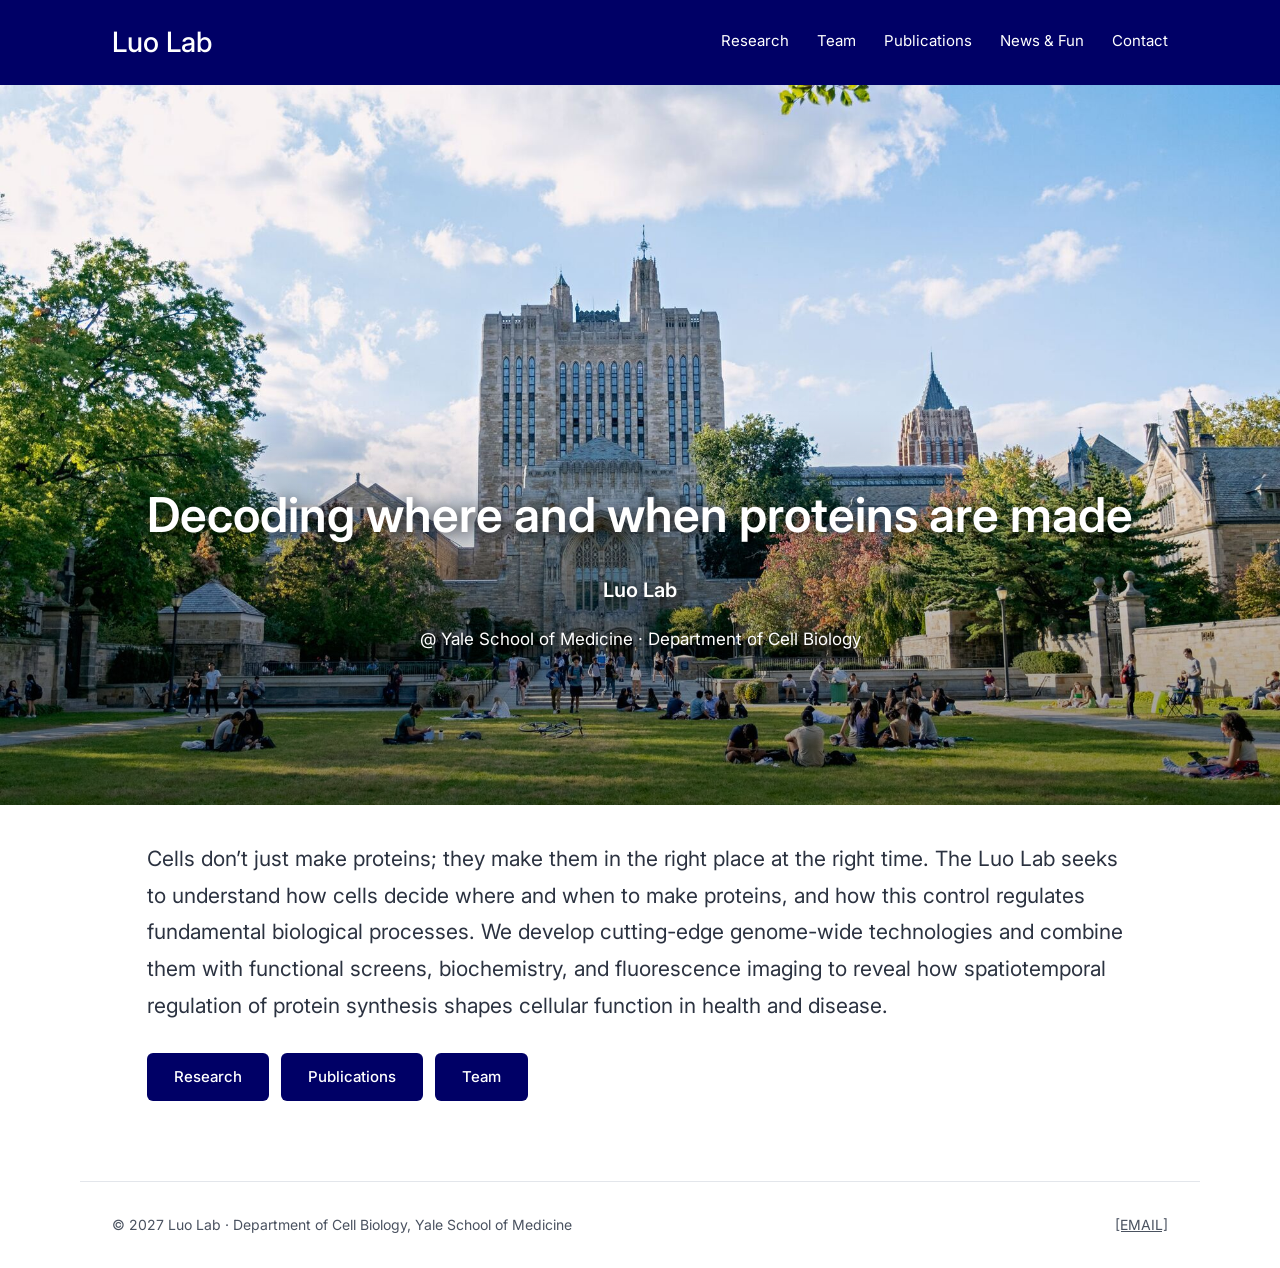
==== index.html @ c13b87a6 "Ease the figure drop to 0.875in Co-Authored-By: Claude Opus 5 <noreply@anthropic.com>" ====
<!doctype html>
<html lang="en">
<head>
<meta charset="utf-8">
<meta name="viewport" content="width=device-width, initial-scale=1">
<title>Luo Lab — Yale School of Medicine</title>
<meta name="description" content="The Luo lab at Yale studies how cells decide where and when to make proteins, and how this spatiotemporal control of protein synthesis regulates fundamental biological processes.">
<link rel="preconnect" href="https://fonts.googleapis.com">
<link rel="preconnect" href="https://fonts.gstatic.com" crossorigin>
<link rel="stylesheet" href="https://fonts.googleapis.com/css2?family=Inter:wght@400;500;600&display=swap">
<link rel="stylesheet" href="assets/css/style.css?v=10">
<link rel="icon" href="assets/img/favicon.svg" type="image/svg+xml">
<meta property="og:title" content="Luo Lab — Yale School of Medicine">
<meta property="og:description" content="Decoding where and when proteins are made.">
<meta property="og:type" content="website">
</head>
<body>
<a class="skip-link" href="#main">Skip to content</a>

<header class="site-header">
  <div class="wrap site-header__inner">
    <a class="brand" href="index.html">Luo Lab</a>
    <nav class="nav" aria-label="Main">
      <a href="research.html">Research</a>
      <a href="team.html">Team</a>
      <a href="publications.html">Publications</a>
      <a href="news.html">News &amp; Fun</a>
      <a href="contact.html">Contact</a>
    </nav>
  </div>
</header>

<main id="main">

  <section class="hero-photo">
    <h1 class="hero-photo__title">Decoding where and when proteins are made</h1>
    <p class="hero-photo__lab">Luo Lab</p>
    <p class="hero-photo__affil">@ Yale School of Medicine &middot; Department of Cell Biology</p>
  </section>

  <section class="wrap wrap--narrow section section--intro stack gap-28">
    <p class="prose prose--xl">Cells don&rsquo;t just make proteins; they make them in the right place at the right time. The Luo Lab seeks to understand how cells decide where and when to make proteins, and how this control regulates fundamental biological processes. We develop cutting-edge genome-wide technologies and combine them with functional screens, biochemistry, and fluorescence imaging to reveal how spatiotemporal regulation of protein synthesis shapes cellular function in health and disease.</p>
    <div class="btn-row">
      <a class="btn btn--primary" href="research.html">Research</a>
      <a class="btn btn--primary" href="publications.html">Publications</a>
      <a class="btn btn--primary" href="team.html">Team</a>
    </div>
  </section>

</main>

<footer class="wrap site-footer">
  <div>&copy; 2027 Luo Lab &middot; Department of Cell Biology, Yale School of Medicine</div>
  <div><a href="mailto:[EMAIL]">[EMAIL]</a></div>
</footer>

</body>
</html>
---- assets/css/style.css ----
/* ==========================================================================
   Luo Lab — site stylesheet
   Design tokens come from the Claude Design canvas ("Luo Lab Website").
   Change --accent below to retheme the whole site (header bar, links,
   buttons, rules and accents all follow it).
   ========================================================================== */

:root {
  --accent:        #000066;   /* deep navy; alternates: #1B5E4B green, #7A1F2B wine, #2F3B52 slate */
  --accent-dark:   #000044;
  --accent-soft:   #D8DCEC;

  --ink:           #14181F;
  --ink-2:         #2B3240;
  --ink-3:         #3A3F47;
  --muted:         #4A5260;

  --bg:            #FFFFFF;
  --surface:       #F5F6F8;
  --line:          #E3E6EB;

  --ph-bg:         #EEF1F5;
  --ph-line:       #9AA3B2;

  --hero-fallback: #16365F;   /* shows while the hero photo loads */

  --font-sans:     'Inter', system-ui, -apple-system, 'Segoe UI', sans-serif;

  --maxw:          1120px;
  --maxw-narrow:   1050px;
  --gutter:        32px;
  --radius:        8px;
}

*, *::before, *::after { box-sizing: border-box; }

html { -webkit-text-size-adjust: 100%; scroll-behavior: smooth; }

body {
  margin: 0;
  background: var(--bg);
  color: var(--ink);
  font-family: var(--font-sans);
  font-size: 16px;
  line-height: 1.6;
  -webkit-font-smoothing: antialiased;
}

a { color: var(--accent); }
a:hover { color: var(--accent-dark); }

img { max-width: 100%; height: auto; display: block; }

h1, h2, h3 { font-family: var(--font-sans); font-weight: 600; margin: 0; line-height: 1.15; }

:focus-visible { outline: 3px solid var(--accent); outline-offset: 2px; border-radius: 3px; }

/* --- layout helpers ------------------------------------------------------ */

.wrap { max-width: var(--maxw); margin: 0 auto; padding-left: var(--gutter); padding-right: var(--gutter); }
.wrap--narrow { max-width: var(--maxw-narrow); }

.stack   { display: flex; flex-direction: column; }
.gap-12  { gap: 12px; } .gap-20 { gap: 20px; } .gap-24 { gap: 24px; }
.gap-28  { gap: 28px; } .gap-32 { gap: 32px; } .gap-40 { gap: 40px; }
.gap-48  { gap: 48px; } .gap-56 { gap: 56px; } .gap-72 { gap: 72px; }

.measure { max-width: 820px; }

.skip-link {
  position: absolute; left: -9999px; top: 0;
  background: #fff; color: var(--accent); padding: 12px 20px; z-index: 100;
  text-decoration: none; font-weight: 600;
}
.skip-link:focus { left: 0; color: var(--accent); }

/* --- header / nav --------------------------------------------------------
   A solid accent bar with white type. Keep the contrast: anything placed in
   here must stay white or near-white.
   ------------------------------------------------------------------------- */

.site-header { background: var(--accent); }

.site-header__inner {
  display: flex; flex-wrap: wrap; align-items: center; justify-content: space-between;
  gap: 16px; padding-top: 20px; padding-bottom: 20px;
}

.brand {
  font-size: 28px; font-weight: 500;
  color: #fff; text-decoration: none; white-space: nowrap;
}
.brand:hover { color: #fff; }

.nav { display: flex; flex-wrap: wrap; align-items: center; gap: 8px 28px; font-size: 15px; }
.nav a { color: #fff; text-decoration: none; padding: 4px 0; border-bottom: 2px solid transparent; }
.nav a:hover { color: #fff; border-bottom-color: rgba(255,255,255,.5); }
.nav a[aria-current="page"] { font-weight: 600; border-bottom-color: #fff; }

.site-header :focus-visible { outline-color: #fff; }

/* --- buttons ------------------------------------------------------------- */

.btn {
  display: inline-block; text-decoration: none; font-weight: 500; font-size: 15px;
  padding: 14px 26px; border-radius: 6px; border: 1.5px solid transparent;
  line-height: 1.2; min-height: 44px;
}
.btn--primary { background: var(--accent); color: #fff; }
.btn--primary:hover { background: var(--accent-dark); color: #fff; }
.btn--ghost { border-color: var(--accent); color: var(--accent); }
.btn--ghost:hover { background: var(--accent); color: #fff; }

.btn-row { display: flex; flex-wrap: wrap; gap: 12px; }

/* --- home hero (full-bleed photo) ---------------------------------------- */

.hero-photo {
  position: relative;
  min-height: 720px;
  background-color: var(--hero-fallback);
  background-image: url(../img/hero.jpg);
  background-size: cover;
  background-position: center 70%;
  display: flex; flex-direction: column; justify-content: flex-end; align-items: center;
  padding: 0 var(--gutter) 152px;
  text-align: center;
}
/* A soft scrim under the text: the photo's sky is bright and the text-shadow
   alone is not enough on every screen. */
.hero-photo::after {
  content: ""; position: absolute; inset: 0; pointer-events: none;
  background: linear-gradient(to bottom, rgba(0,0,0,0) 45%, rgba(0,0,0,.45) 100%);
}
.hero-photo > * { position: relative; z-index: 1; }

.hero-photo__title {
  margin: 0; max-width: 100%;
  font-weight: 600; font-size: clamp(32px, 5vw, 48px); line-height: 1.12;
  color: #fff; text-shadow: 0 2px 14px rgba(0,0,0,.75);
}
.hero-photo__lab {
  margin: 32px 0 0; font-size: 20px; font-weight: 600;
  color: #fff; text-shadow: 0 2px 10px rgba(0,0,0,.75);
}
.hero-photo__affil {
  margin: 20px 0 0; font-size: 17px;
  color: #fff; text-shadow: 0 2px 10px rgba(0,0,0,.75);
}

/* --- type ---------------------------------------------------------------- */

.eyebrow {
  font-size: 13px; letter-spacing: 0.12em; text-transform: uppercase;
  color: var(--muted); font-weight: 500;
}
/* Scale follows the Cheeseman lab site (Bootstrap 5 defaults): a 40px page
   title over 16px body text, with a 19.2px lead paragraph in between. The
   gap between heading and body is what carries the hierarchy. */
.page-title { font-size: clamp(30px, 4.5vw, 40px); font-weight: 600; }
.h2         { font-size: clamp(26px, 3.5vw, 32px); }
.h3         { font-size: clamp(22px, 2.6vw, 24px); }

.lede      { margin: 0; font-size: 19.2px; line-height: 1.6; color: var(--ink-3); }
.prose     { margin: 0; font-size: 16px; line-height: 1.6; color: var(--ink-2); }
.prose--lg { font-size: 19.2px; line-height: 1.6; color: var(--ink-3); }   /* lead paragraph */
.prose--xl { font-size: clamp(18px, 2.1vw, 21px); line-height: 1.75; }     /* home intro only */
.small { font-size: 15px; color: var(--muted); }

.link-more { font-size: 15px; font-weight: 500; color: var(--accent); text-decoration: none; white-space: nowrap; }
.link-more:hover { text-decoration: underline; }

/* --- sections ------------------------------------------------------------ */

.section     { padding-top: 64px; padding-bottom: 64px; }
.section--intro { padding-top: 36px; padding-bottom: 80px; }
.band { background: var(--surface); border-top: 1px solid var(--line); border-bottom: 1px solid var(--line); }

.section-head {
  display: flex; flex-wrap: wrap; align-items: baseline; justify-content: space-between; gap: 12px;
}
.rule { padding-bottom: 12px; border-bottom: 1px solid var(--line); }

.split { display: flex; flex-wrap: wrap; align-items: center; gap: 48px; }
.split__col { flex: 1 1 420px; min-width: 0; display: flex; flex-direction: column; gap: 20px; }

/* --- placeholder blocks (swap for real figures) --------------------------
   Replace a .ph with <figure class="fig"><img ...><figcaption>…</figcaption></figure>
   ------------------------------------------------------------------------- */

.ph {
  flex: 1 1 360px; min-width: 0;
  background: var(--ph-bg); border: 1.5px dashed var(--ph-line); border-radius: var(--radius);
  display: flex; align-items: center; justify-content: center; text-align: center;
  padding: 24px; color: var(--muted); font-size: 14px; line-height: 1.5;
}
.ph--tall    { height: 380px; }
.ph--portrait{ height: 340px; flex: 0 0 280px; }
.ph--photo   { height: 220px; flex: none; }
.ph--news    { height: 240px; flex: 0 0 360px; max-width: 100%; }
.ph--map     { height: 340px; flex-basis: 420px; }

figure.fig { margin: 0; display: flex; flex-direction: column; gap: 10px; flex: 1 1 360px; min-width: 0; }
figure.fig figcaption { font-size: 14px; color: var(--muted); line-height: 1.5; }
/* Drops a figure down so its top lines up with the first line of the body text
   beside it rather than with the heading. CSS treats 1in as exactly 96px, so
   this is seven eighths of an inch on every screen. Change the number to nudge it. */
figure.fig--drop { align-self: flex-start; margin-top: 0.875in; }

/* --- numbered question rows (research) ----------------------------------- */

.qa { display: flex; flex-wrap: wrap; gap: 32px; padding-top: 28px; border-top: 1px solid var(--line); }
.qa:last-child { border-bottom: 1px solid var(--line); padding-bottom: 28px; }
.qa__label { flex: 0 0 220px; min-width: 0; display: flex; flex-direction: column; gap: 6px; }
.qa__num   { font-size: 13px; color: var(--accent); font-weight: 600; letter-spacing: 0.08em; }
.qa__title { font-size: 24px; font-weight: 600; }
.qa__body  { flex: 1 1 420px; min-width: 0; margin: 0; font-size: 16px; line-height: 1.6; color: var(--ink-2); }

.pullquote {
  background: var(--surface); border-left: 4px solid var(--accent);
  padding: 24px 28px; border-radius: 4px;
}
.pullquote p { margin: 0; font-size: 21px; line-height: 1.55; color: var(--ink); }

/* --- news ---------------------------------------------------------------- */

.news-list { display: flex; flex-direction: column; gap: 32px; }
.news-item {
  display: flex; flex-wrap: wrap; gap: 32px;
  padding-top: 32px; border-top: 1px solid var(--line);
}
.news-item__body { flex: 1 1 360px; min-width: 0; display: flex; flex-direction: column; gap: 10px; }
.news-item__date { font-size: 14px; color: var(--muted); }
.news-item__title { margin: 0; font-size: clamp(22px, 3vw, 28px); font-weight: 500; line-height: 1.3; }

/* --- publications -------------------------------------------------------- */

.pub-year { font-size: 26px; color: var(--accent); }
.pub { display: flex; flex-wrap: wrap; gap: 20px 32px; }
.pub__tag {
  flex: 0 0 88px; font-size: 13px; letter-spacing: 0.08em; text-transform: uppercase;
  color: var(--muted); font-weight: 500; padding-top: 3px;
}
.pub__body { flex: 1 1 480px; min-width: 0; display: flex; flex-direction: column; gap: 6px; }
.pub__title { font-weight: 600; font-size: 18px; line-height: 1.4; text-decoration: none; color: var(--ink); }
.pub__title:hover { color: var(--accent); text-decoration: underline; }
.pub__authors { font-size: 15px; color: var(--muted); line-height: 1.6; }
.pub__authors b { color: var(--ink); }
.pub__meta { font-size: 15px; color: var(--muted); }

/* --- team ---------------------------------------------------------------- */

.person { display: flex; flex-wrap: wrap; gap: 40px; align-items: flex-start; }
.person__body { flex: 1 1 420px; min-width: 0; display: flex; flex-direction: column; gap: 12px; }

.member-grid { display: flex; flex-wrap: wrap; gap: 24px; }
.member { flex: 1 1 220px; max-width: 260px; display: flex; flex-direction: column; gap: 12px; }
.member__name { font-weight: 600; font-size: 17px; }
.member__role { font-size: 14px; color: var(--muted); }

/* --- join ---------------------------------------------------------------- */

.join-cards { display: flex; flex-wrap: wrap; gap: 24px; }
.join-card {
  flex: 1 1 300px; min-width: 0; border: 1px solid var(--line); border-radius: var(--radius);
  padding: 32px; display: flex; flex-direction: column; gap: 14px;
}
.join-card__title { font-size: 24px; font-weight: 600; }
.note-box { background: var(--surface); border-radius: var(--radius); padding: 36px 32px; display: flex; flex-direction: column; gap: 12px; }

/* --- contact ------------------------------------------------------------- */

.contact-grid { display: flex; flex-wrap: wrap; gap: 48px; }
.contact-col { flex: 1 1 360px; min-width: 0; display: flex; flex-direction: column; gap: 28px; }
.contact-block { display: flex; flex-direction: column; gap: 6px; }
.contact-block address { font-style: normal; font-size: 17px; line-height: 1.7; }
.contact-block a { font-size: 17px; font-weight: 500; }

/* --- footer -------------------------------------------------------------- */

.site-footer {
  border-top: 1px solid var(--line);
  padding-top: 32px; padding-bottom: 32px;
  display: flex; flex-wrap: wrap; justify-content: space-between; gap: 12px;
  font-size: 14px; color: var(--muted);
}
.site-footer a { color: var(--muted); }
.site-footer a:hover { color: var(--accent); }

/* --- narrow screens ------------------------------------------------------ */

@media (max-width: 720px) {
  :root { --gutter: 20px; }
  .section { padding-top: 48px; padding-bottom: 48px; }
  .section--intro { padding-top: 32px; padding-bottom: 56px; }
  .split, .person, .contact-grid { gap: 32px; }
  .nav { gap: 6px 18px; font-size: 14px; }
  .brand { font-size: 24px; }
  .hero-photo { min-height: 460px; padding-bottom: 64px; }
  .hero-photo__lab { margin-top: 24px; }
  .hero-photo__affil { margin-top: 14px; font-size: 15px; }
  .qa__label { flex-basis: 100%; }
  .pub__tag { flex-basis: 100%; padding-top: 0; }
  .member { max-width: none; }
  .ph--tall { height: 280px; }
  .ph--news { flex-basis: 100%; height: 220px; }
}

/* Below this width .split wraps to a single column, where the drop would be a
   stray gap rather than an alignment. */
@media (max-width: 900px) {
  figure.fig--drop { margin-top: 0; }
}

@media (prefers-reduced-motion: reduce) {
  html { scroll-behavior: auto; }
}

@media print {
  .site-header, .btn, .skip-link { display: none !important; }
  .hero-photo { min-height: 0; padding: 0 0 24px; background: none; color: #000; }
  .hero-photo::after { display: none; }
  .hero-photo__title, .hero-photo__lab, .hero-photo__affil { color: #000; text-shadow: none; }
  body { color: #000; }
  a[href^="http"]::after { content: " (" attr(href) ")"; font-size: 11px; }
}
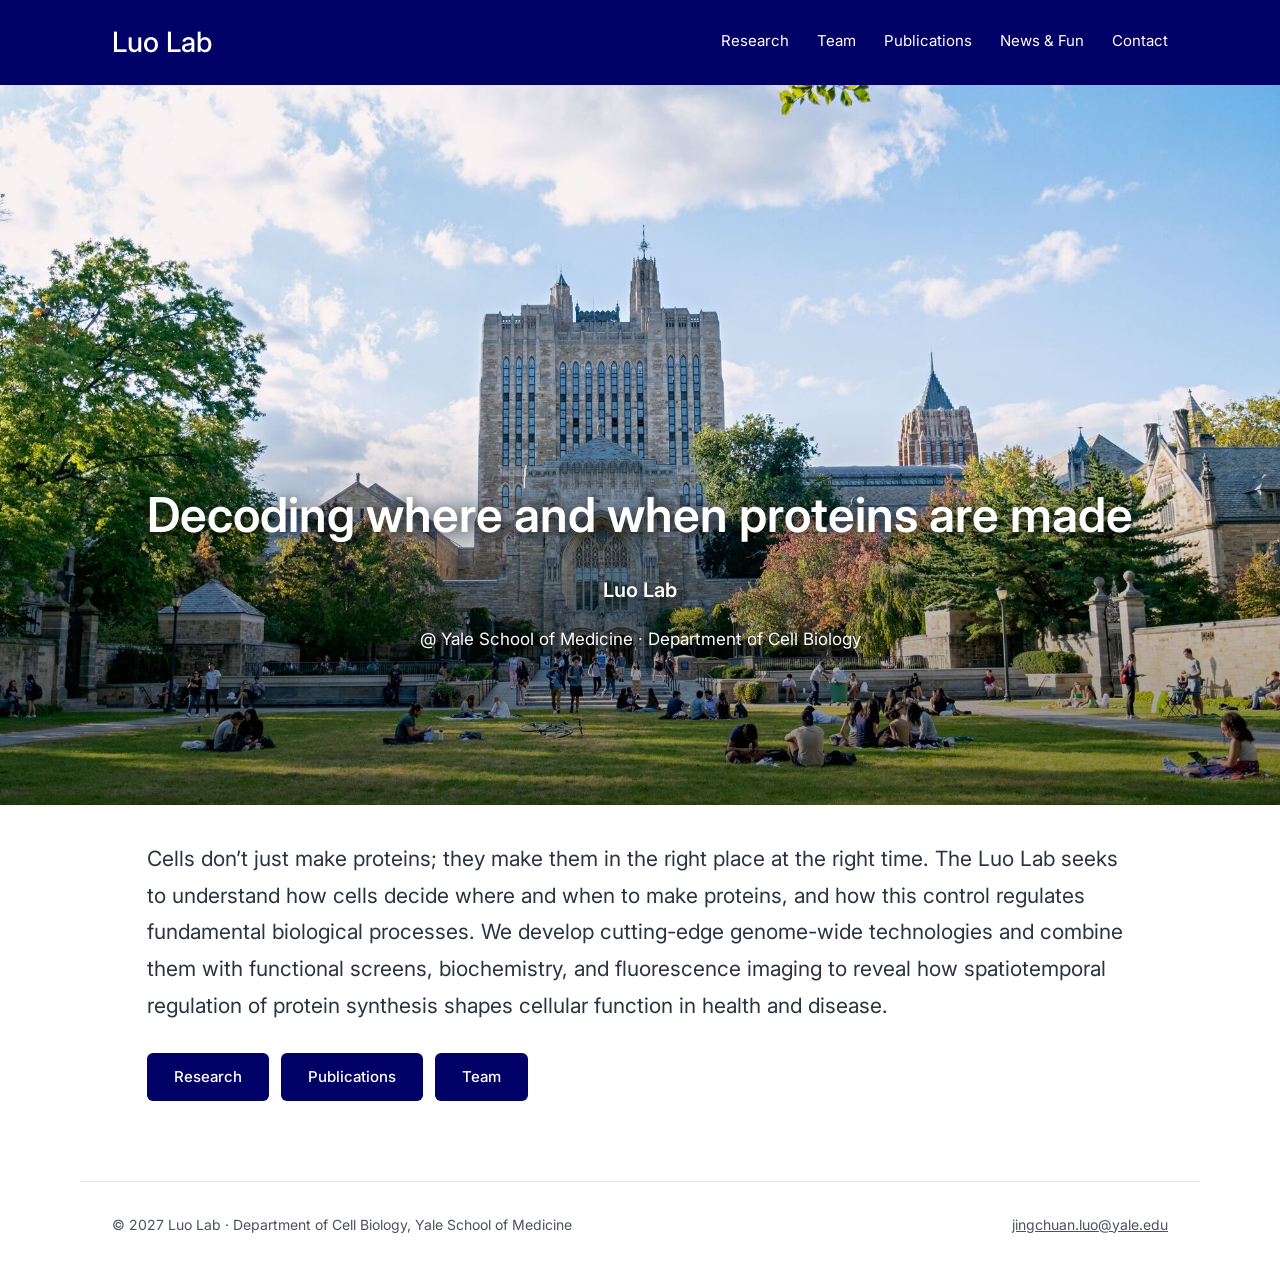
==== commit 734e9af3: "Fill in the lab email address Replaces all 22 [EMAIL] placeholders with jingchuan.luo@yale.edu acros" ====
--- a/index.html
+++ b/index.html
@@ -8,7 +8,7 @@
 <link rel="preconnect" href="https://fonts.googleapis.com">
 <link rel="preconnect" href="https://fonts.gstatic.com" crossorigin>
 <link rel="stylesheet" href="https://fonts.googleapis.com/css2?family=Inter:wght@400;500;600&display=swap">
-<link rel="stylesheet" href="assets/css/style.css?v=10">
+<link rel="stylesheet" href="assets/css/style.css?v=15">
 <link rel="icon" href="assets/img/favicon.svg" type="image/svg+xml">
 <meta property="og:title" content="Luo Lab — Yale School of Medicine">
 <meta property="og:description" content="Decoding where and when proteins are made.">
@@ -51,7 +51,7 @@
 
 <footer class="wrap site-footer">
   <div>&copy; 2027 Luo Lab &middot; Department of Cell Biology, Yale School of Medicine</div>
-  <div><a href="mailto:[EMAIL]">[EMAIL]</a></div>
+  <div><a href="mailto:jingchuan.luo@yale.edu">jingchuan.luo@yale.edu</a></div>
 </footer>
 
 </body>
--- a/assets/css/style.css
+++ b/assets/css/style.css
@@ -204,8 +204,19 @@
 figure.fig figcaption { font-size: 14px; color: var(--muted); line-height: 1.5; }
 /* Drops a figure down so its top lines up with the first line of the body text
    beside it rather than with the heading. CSS treats 1in as exactly 96px, so
-   this is seven eighths of an inch on every screen. Change the number to nudge it. */
-figure.fig--drop { align-self: flex-start; margin-top: 0.875in; }
+   this is seven tenths of an inch, which puts "Engineering" on the first line of
+   the paragraph beside it. Change the number to nudge it. */
+figure.fig--drop { align-self: flex-start; margin-top: 0.7in; }
+
+/* A tall figure that body text wraps around. flow-root makes the container hold
+   the float, so the next section starts below the picture instead of colliding
+   with it. */
+.wrap-figure { display: flow-root; }
+.wrap-figure p + p { margin-top: 20px; }
+/* 230px is the widest that keeps the figure's bottom above the last line of
+   the text beside it; at 240px it overhangs. Measured, not guessed — if the
+   prose changes length, re-check it. */
+figure.fig--float { float: left; width: 230px; margin: 6px 32px 18px 0; }
 
 /* --- numbered question rows (research) ----------------------------------- */
 
@@ -252,6 +263,7 @@
 
 .person { display: flex; flex-wrap: wrap; gap: 40px; align-items: flex-start; }
 .person__body { flex: 1 1 420px; min-width: 0; display: flex; flex-direction: column; gap: 12px; }
+.portrait { flex: 0 0 280px; width: 280px; border-radius: var(--radius); }
 
 .member-grid { display: flex; flex-wrap: wrap; gap: 24px; }
 .member { flex: 1 1 220px; max-width: 260px; display: flex; flex-direction: column; gap: 12px; }
@@ -302,6 +314,7 @@
   .qa__label { flex-basis: 100%; }
   .pub__tag { flex-basis: 100%; padding-top: 0; }
   .member { max-width: none; }
+  .portrait { flex-basis: auto; width: 100%; max-width: 280px; }
   .ph--tall { height: 280px; }
   .ph--news { flex-basis: 100%; height: 220px; }
 }
@@ -310,6 +323,8 @@
    stray gap rather than an alignment. */
 @media (max-width: 900px) {
   figure.fig--drop { margin-top: 0; }
+  /* Too narrow to wrap text around a portrait figure; let it run full width. */
+  figure.fig--float { float: none; width: 100%; max-width: 420px; margin: 0 0 20px; }
 }
 
 @media (prefers-reduced-motion: reduce) {
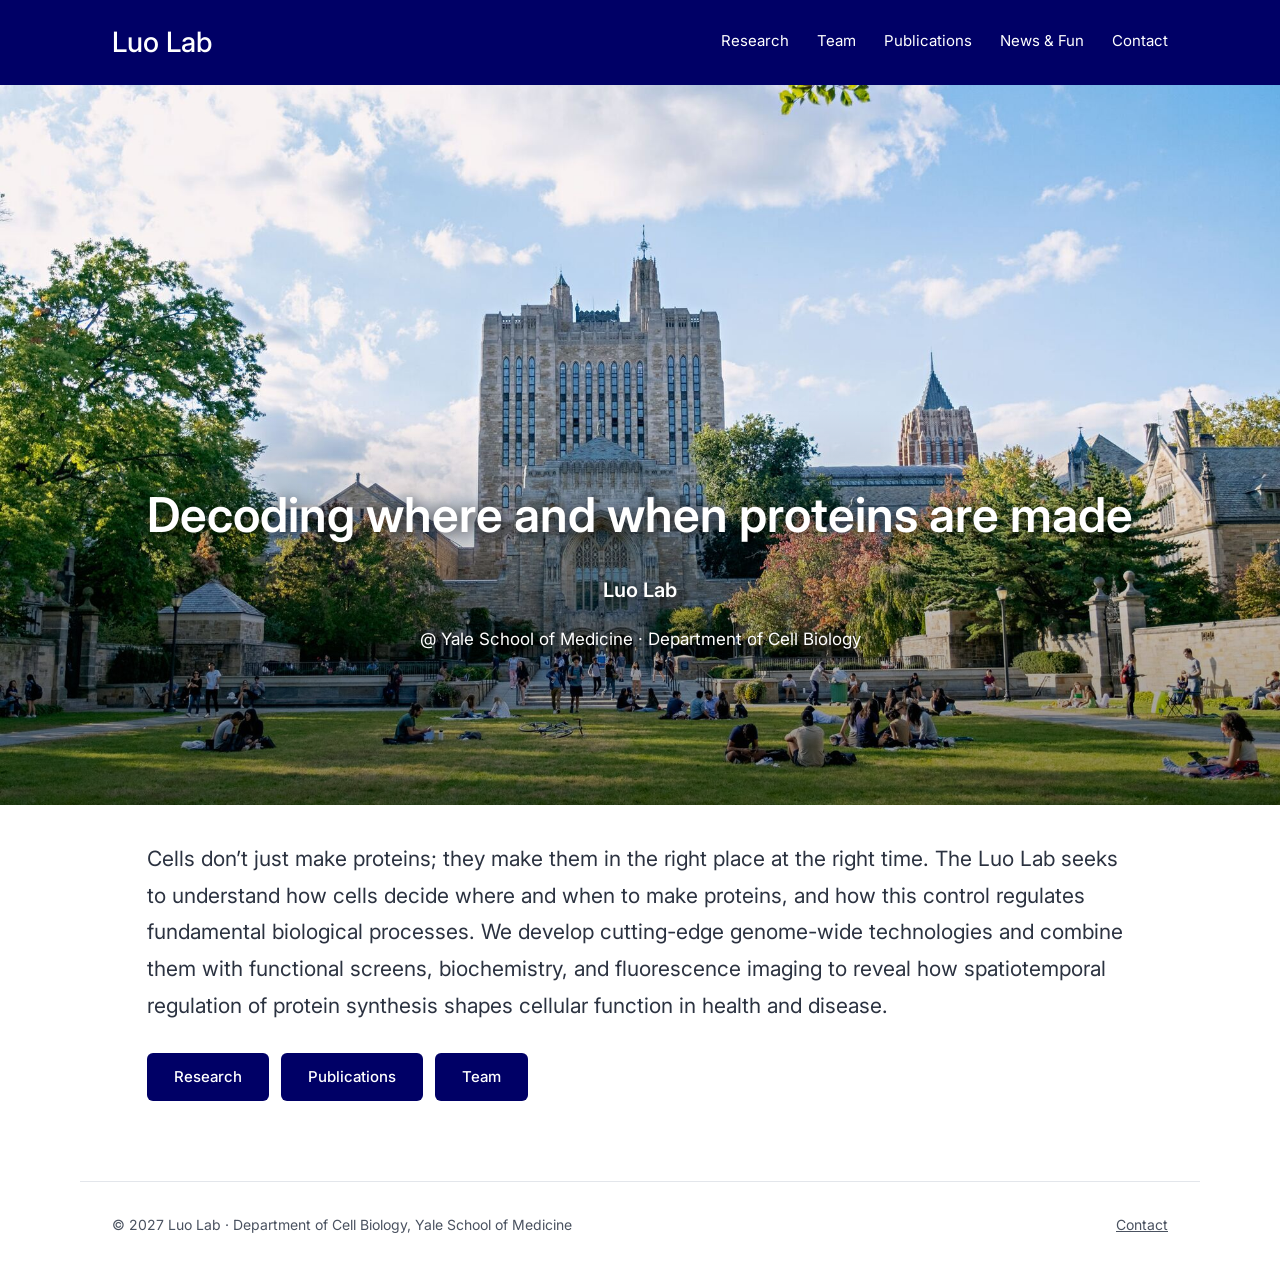
==== commit 7e1f6a0b: "Show the email on the Team page only The address appeared in the footer of all seven pages plus Join" ====
--- a/index.html
+++ b/index.html
@@ -51,7 +51,7 @@
 
 <footer class="wrap site-footer">
   <div>&copy; 2027 Luo Lab &middot; Department of Cell Biology, Yale School of Medicine</div>
-  <div><a href="mailto:jingchuan.luo@yale.edu">jingchuan.luo@yale.edu</a></div>
+  <div><a href="contact.html">Contact</a></div>
 </footer>
 
 </body>
